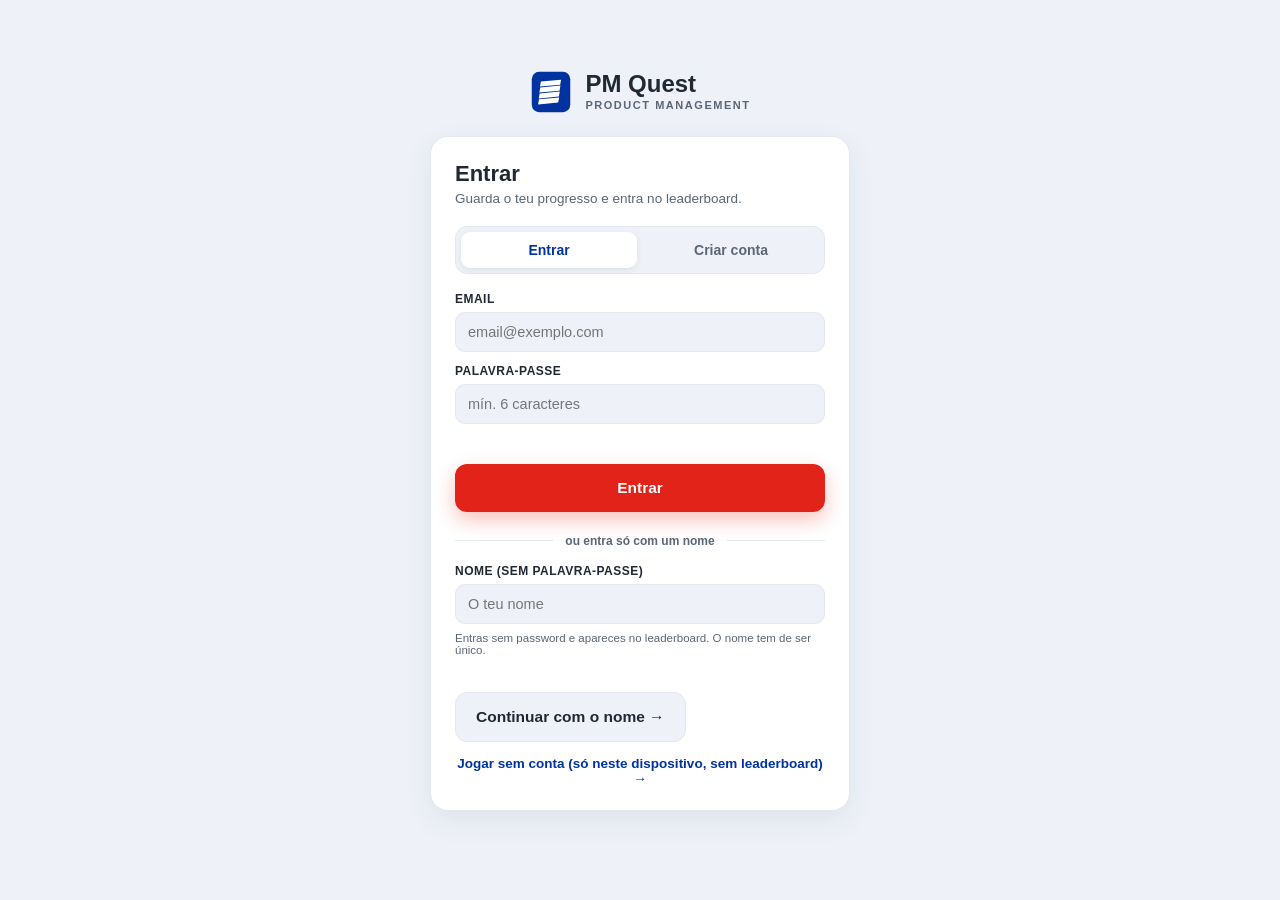
==== index.html @ c6f3c0c7 "Add PT/EN language toggle and translate the static interface" ====
<!DOCTYPE html>
<html lang="pt">
<head>
<meta charset="UTF-8">
<meta name="viewport" content="width=device-width, initial-scale=1.0">
<title>PM Quest — Jogo de Product Management</title>
<!-- Open Graph: controls how the link looks when shared on LinkedIn -->
<meta property="og:type" content="website">
<meta property="og:title" content="PM Quest — Jogo de Product Management">
<meta property="og:description" content="Treina Product Management com mais de 1000 perguntas, sobe de nível, ganha badges e entra no leaderboard.">
<link rel="stylesheet" href="game.css">
<script src="i18n.js"></script>
</head>
<body>
<script>
/* Auth gate: if there's no Supabase session and no guest flag, go to the
   login page first. Runs before render to avoid a flash of the game. */
(function () {
  try {
    var hasSession = false;
    for (var i = 0; i < localStorage.length; i++) {
      if (/^sb-.+-auth-token$/.test(localStorage.key(i))) { hasSession = true; break; }
    }
    var guest = localStorage.getItem("pmquest_guest") === "1";
    if (!hasSession && !guest) { location.replace("login.html"); }
  } catch (e) {}
})();
</script>
<canvas id="confetti"></canvas>

<div class="app">

  <div class="appbar">
    <svg viewBox="0 0 48 48" aria-hidden="true"><rect x="3" y="2" width="42" height="44" rx="8" fill="#0033a0"/><g fill="#fff"><path d="M13 12.5 L35 10.5 L34 16 L12 18 Z"/><path d="M12.3 19 L34.3 17 L33.3 22.5 L11.3 24.5 Z"/><path d="M11.6 25.5 L33.6 23.5 L32.6 29 L10.6 31 Z"/><path d="M10.9 32 L32.9 30 L31.9 35.5 L9.9 37.5 Z"/></g></svg>
    <div class="t">PM Quest<small data-i18n="appbar_sub">Product Management · Júnior → Sénior</small></div>
    <div class="spacer"></div>
    <button class="streak-chip off" id="streakChip" title="Sequência diária — ver estatísticas">🔥 0</button>
    <button class="icon-btn" id="langBtn" title="Idioma / Language">PT</button>
    <button class="icon-btn" id="settingsBtn" title="Definições" aria-label="Definições">⚙️</button>
  </div>

  <!-- ============ HOME ============ -->
  <div id="screen-home">
    <div class="card">
      <div class="rank">
        <div class="medal" id="medal">🌱</div>
        <div class="info">
          <div class="lbl" data-i18n="home_currentLevel">Nível actual</div>
          <h2 id="rankName">Estagiário</h2>
          <div class="xp" id="xpLine">0 XP</div>
        </div>
      </div>
      <div class="bar"><i id="bar"></i></div>
      <div class="bar-cap"><span id="barFrom">Estagiário</span><span id="barTo">Júnior</span></div>
      <div class="levels-track" id="levelsTrack"></div>
      <div class="stats">
        <div class="stat"><div class="n" id="stAnswered">0</div><div class="d" data-i18n="st_answered">Respondidas</div></div>
        <div class="stat"><div class="n" id="stAcc">0%</div><div class="d" data-i18n="st_accuracy">Precisão</div></div>
        <div class="stat"><div class="n" id="stRounds">0</div><div class="d" data-i18n="st_rounds">Rondas</div></div>
        <div class="stat"><div class="n" id="stRemaining">0</div><div class="d" data-i18n="st_remaining">Por responder</div></div>
      </div>
      <div class="weak hidden" id="weakWrap">
        <h3 data-i18n="home_byTopic">Desempenho por tema</h3>
        <div class="chips" id="weakChips"></div>
      </div>

      <div class="actions">
        <button class="btn btn-primary" id="startBtn">▶ Iniciar Exercício</button>
        <div class="mode-row">
          <button class="btn btn-ghost" id="weakBtn" data-i18n-html="btn_weak"><span class="em">🎯</span> Áreas Fracas</button>
          <button class="btn btn-ghost" id="filterBtn" data-i18n-html="btn_filter"><span class="em">🎛️</span> Filtrar</button>
          <button class="btn btn-ghost" id="reviewBtn"><span class="em">🔁</span> Rever Erros<span> (0)</span></button>
        </div>
        <button class="textlink" id="leadBtn" data-i18n="lead_link">🏆 Leaderboard →</button>
        <button class="textlink" id="statsBtn" data-i18n="stats_link">📊 Estatísticas &amp; conquistas →</button>
      </div>
      <div class="foot">Banco com <b id="bankTotal">0</b> questões · 10 por ronda · sem repetições</div>
    </div>
  </div>

  <!-- ============ QUIZ ============ -->
  <div id="screen-quiz" class="hidden">
    <div class="card">
      <div class="timerwrap" id="timerWrap">
        <div class="tlabel"><span data-i18n="q_time">⏱️ Tempo</span><span id="timerNum">30s</span></div>
        <div class="timerbar" id="timerBar"><i></i></div>
      </div>
      <div class="qtop">
        <span class="qc" id="qCount">Questão 1 / 10</span>
        <div class="dots" id="dots"></div>
      </div>
      <div class="qtag">
        <span class="topic" id="qTopic">Tema</span>
        <span id="qDif" class="dif-junior">Fácil</span>
      </div>
      <div class="qtext" id="qText">…</div>
      <div class="opts" id="opts"></div>
      <div class="reveal hidden" id="reveal"></div>
      <div class="qnav">
        <button class="btn btn-ghost" id="quitBtn" style="min-width:auto;margin-right:auto;" data-i18n="q_quit">✕ Sair</button>
        <button class="btn btn-primary" id="nextBtn" disabled>Próxima →</button>
      </div>
    </div>
  </div>

  <!-- ============ RESULTS ============ -->
  <div id="screen-res" class="hidden">
    <div class="card">
      <div class="res-hero">
        <div class="score" id="resScore">0<small>/10</small></div>
        <div class="msg" id="resMsg">…</div>
        <div class="res-badges" id="resBadges"></div>
        <div class="levelup hidden" id="levelup"></div>
      </div>
      <div class="ach-unlocked hidden" id="achUnlocked"></div>
      <div class="review">
        <h3 id="reviewTitle">Revisão</h3>
        <div id="reviewList"></div>
      </div>
      <div class="btn-row">
        <button class="btn btn-ghost" id="homeBtn" data-i18n="res_home">🏠 Início</button>
        <button class="btn btn-primary" id="againBtn">Novo Exercício →</button>
      </div>
    </div>
  </div>

  <!-- ============ STATS ============ -->
  <div id="screen-stats" class="hidden">
    <div class="card">
      <div class="screen-head">
        <button class="icon-btn" id="statsBack" aria-label="Voltar">←</button>
        <h2 data-i18n="stats_title">Estatísticas &amp; Conquistas</h2>
      </div>
      <div class="kpis">
        <div class="kpi"><div class="n" id="kpiXp">0</div><div class="d" data-i18n="kpi_xp">XP total</div></div>
        <div class="kpi"><div class="n" id="kpiAcc">0%</div><div class="d" data-i18n="kpi_acc">Precisão</div></div>
        <div class="kpi"><div class="n" id="kpiRounds">0</div><div class="d" data-i18n="kpi_rounds">Rondas</div></div>
        <div class="kpi"><div class="n" id="kpiStreak">0</div><div class="d" data-i18n="kpi_streak">Sequência</div></div>
        <div class="kpi"><div class="n" id="kpiBest">0</div><div class="d" data-i18n="kpi_best">Melhor sequência</div></div>
        <div class="kpi"><div class="n" id="kpiAvg">0</div><div class="d" data-i18n="kpi_avg">XP média/ronda</div></div>
      </div>
      <div class="spark">
        <h3 data-i18n="stats_trend">Tendência de precisão (últimas rondas)</h3>
        <svg id="sparkSvg" viewBox="0 0 600 70" preserveAspectRatio="none"></svg>
      </div>
      <div class="tbars">
        <h3 data-i18n="stats_best">Melhores temas</h3><div id="bestBars"></div>
      </div>
      <div class="tbars">
        <h3 data-i18n="stats_weak">Temas a melhorar</h3><div id="weakBars"></div>
      </div>
      <div class="ach-grid-wrap">
        <h3 data-i18n="stats_ach">Conquistas</h3><div class="ach-grid" id="achGrid"></div>
      </div>
    </div>
  </div>

  <!-- ============ LEADERBOARD ============ -->
  <div id="screen-lead" class="hidden">
    <div class="card">
      <div class="screen-head">
        <button class="icon-btn" id="leadBack" aria-label="Voltar">←</button>
        <h2 data-i18n="lead_title">🏆 Leaderboard</h2>
      </div>
      <div class="sub" style="font-size:13px;color:var(--muted);margin-bottom:14px;" data-i18n="lead_sub">Melhores jogadores por XP.</div>
      <div id="leadList"><div class="foot">A carregar…</div></div>
    </div>
  </div>

</div>

<!-- ===== FILTER MODAL ===== -->
<div class="overlay hidden" id="overlayFilter">
  <div class="modal" role="dialog" aria-label="Filtrar exercício">
    <h3 data-i18n="f_title">🎛️ Filtrar exercício</h3>
    <div class="sub" data-i18n="f_sub">Prepara-te para uma vaga específica escolhendo o tema e a dificuldade.</div>
    <div class="field">
      <label for="fTopic" data-i18n="f_topic">Tema</label>
      <select id="fTopic"><option value="__all__" data-i18n="f_allTopics">Todos os temas</option></select>
    </div>
    <div class="field">
      <label data-i18n="f_difficulty">Dificuldade</label>
      <div class="seg" id="fDiffSeg">
        <button class="on" data-d="all" data-i18n="f_all">Todas</button>
        <button data-d="junior" data-i18n="f_easy">Fácil</button>
        <button data-d="mid" data-i18n="f_medium">Médio</button>
        <button data-d="senior" data-i18n="f_hard">Difícil</button>
      </div>
    </div>
    <div class="modal-btns">
      <button class="btn btn-ghost" id="fCancel" data-i18n="f_cancel">Cancelar</button>
      <button class="btn btn-primary" id="fStart" data-i18n="f_start">Começar →</button>
    </div>
  </div>
</div>

<!-- ===== SETTINGS MODAL ===== -->
<div class="overlay hidden" id="overlaySettings">
  <div class="modal" role="dialog" aria-label="Definições">
    <h3 data-i18n="set_title">⚙️ Definições</h3>
    <div class="sub" data-i18n="set_sub">Personaliza a tua experiência de jogo.</div>

    <div class="setrow">
      <div class="lb"><span data-i18n="set_study">Modo de estudo</span><small data-i18n="set_study_s">Mostra a resposta e explicação logo após cada questão (em vez de só no fim)</small></div>
      <label class="switch"><input type="checkbox" id="setModeStudy"><span class="sl"></span></label>
    </div>
    <div class="setrow">
      <div class="lb"><span data-i18n="set_timer">Temporizador</span><small data-i18n="set_timer_s">Conta-decrescente de 30s por questão, com bónus de rapidez</small></div>
      <label class="switch"><input type="checkbox" id="setTimer" checked><span class="sl"></span></label>
    </div>
    <div class="setrow">
      <div class="lb"><span data-i18n="set_sound">Som</span><small data-i18n="set_sound_s">Efeitos sonoros de acerto, erro e subida de nível</small></div>
      <label class="switch"><input type="checkbox" id="setSound" checked><span class="sl"></span></label>
    </div>
    <div class="setrow">
      <div class="lb"><span data-i18n="set_dark">Tema escuro</span><small data-i18n="set_dark_s">Alterna entre claro e escuro</small></div>
      <label class="switch"><input type="checkbox" id="setTheme"><span class="sl"></span></label>
    </div>
    <div class="setrow">
      <div class="lb"><span data-i18n="set_progress">Progresso</span><small data-i18n="set_progress_s">Guarda o teu progresso num ficheiro</small></div>
      <div style="display:flex;gap:8px;flex-shrink:0;">
        <button class="btn btn-ghost" id="setExport" style="min-height:40px;padding:8px 12px;font-size:13px;" data-i18n="set_export">⬇ Exportar</button>
      </div>
    </div>
    <div class="setrow">
      <div class="lb"><span data-i18n="set_session">Sessão</span><small data-i18n="set_session_s">Termina a sessão sem apagar o progresso guardado neste dispositivo.</small></div>
      <button class="btn btn-ghost" id="setLogout" style="min-height:40px;padding:8px 14px;font-size:13px;width:auto;flex-shrink:0;" data-i18n="set_logout">↪ Terminar sessão</button>
    </div>
    <div class="setrow">
      <button class="link-danger" id="setReset" data-i18n="set_reset">↺ Recomeçar do zero</button>
    </div>

    <div class="modal-btns" style="margin-top:16px;">
      <button class="btn btn-primary" id="setClose" data-i18n="set_close">Fechar</button>
    </div>
  </div>
</div>

<!-- toast -->
<div class="toast" id="toast"></div>

<script src="questions.js"></script>
<script src="game.js"></script>
<!-- Optional cloud sync. If offline or unconfigured, the app runs exactly as before. -->
<!-- Supabase library is self-hosted (vendor/) so it works on networks that block CDNs. -->
<script src="vendor/supabase.js"></script>
<script src="supabase-config.js"></script>
<script src="supabase-sync.js"></script>
</body>
</html>
---- game.css ----
:root{
  --navy:#0a1a33; --navy-2:#11284d; --accent:#0033a0; --accent-lt:#2f6bd6;
  --red:#e2231a; --gold:#f2b705; --green:#1a9e5f; --green-2:#0f7a45;
  --ink:#1f2933; --muted:#5a6675; --line:#e2e7ef; --bg:#eef2f8; --paper:#fff;
  --card-sh:0 10px 30px rgba(10,26,51,.07);
}
body.dark{
  --ink:#e7eef8; --muted:#93a4c0; --line:#22344f; --bg:#0a1424; --paper:#13223c;
  --card-sh:0 10px 30px rgba(0,0,0,.35); --accent-lt:#5b8def;
}
*{box-sizing:border-box;margin:0;padding:0;}
html{-webkit-text-size-adjust:100%;}
body{font-family:'Segoe UI',Calibri,Arial,sans-serif;background:var(--bg);color:var(--ink);min-height:100vh;transition:background .25s,color .25s;}
button{font-family:inherit;}
:focus-visible{outline:3px solid var(--accent-lt);outline-offset:2px;border-radius:6px;}
.app{max-width:860px;margin:0 auto;padding:20px 16px 60px;}
.hidden{display:none !important;}

/* ---- top bar ---- */
.appbar{display:flex;align-items:center;gap:10px;margin-bottom:20px;}
.appbar svg{width:34px;height:34px;flex-shrink:0;}
.appbar .t{font-weight:800;font-size:18px;color:var(--ink);line-height:1;}
.appbar .t small{display:block;font-size:10.5px;letter-spacing:.14em;text-transform:uppercase;color:var(--muted);font-weight:700;margin-top:3px;}
.appbar .spacer{margin-left:auto;}
.streak-chip{display:inline-flex;align-items:center;gap:5px;background:#fff2d6;color:#a9700a;font-weight:800;font-size:13px;padding:7px 12px;border-radius:999px;}
body.dark .streak-chip{background:#3a2e12;color:var(--gold);}
.streak-chip.off{background:var(--line);color:var(--muted);}
.icon-btn{width:40px;height:40px;border-radius:10px;border:1px solid var(--line);background:var(--paper);color:var(--ink);font-size:18px;cursor:pointer;display:grid;place-items:center;}
.icon-btn:hover{border-color:var(--accent-lt);}

/* ---- cards ---- */
.card{background:var(--paper);border:1px solid var(--line);border-radius:18px;box-shadow:var(--card-sh);padding:24px;}
.card + .card{margin-top:16px;}

/* ---- rank / dashboard ---- */
.rank{display:flex;align-items:center;gap:16px;}
.rank .medal{width:74px;height:74px;border-radius:20px;display:grid;place-items:center;font-size:36px;background:linear-gradient(135deg,var(--navy),var(--accent));box-shadow:0 8px 20px rgba(0,51,160,.3);flex-shrink:0;}
.rank .info{flex:1;}
.rank .info .lbl{font-size:11px;letter-spacing:.14em;text-transform:uppercase;color:var(--muted);font-weight:700;}
.rank .info h2{font-size:25px;color:var(--ink);line-height:1.1;}
.rank .info .xp{font-size:13px;color:var(--muted);margin-top:2px;}

.bar{height:12px;background:var(--line);border-radius:999px;margin:16px 0 6px;overflow:hidden;}
.bar > i{display:block;height:100%;width:0;background:linear-gradient(90deg,var(--accent),var(--gold));border-radius:999px;transition:width .7s cubic-bezier(.2,.8,.2,1);}
.bar-cap{display:flex;justify-content:space-between;font-size:12px;color:var(--muted);font-weight:600;}

.levels-track{display:flex;justify-content:space-between;margin-top:22px;gap:4px;}
.lv{flex:1;text-align:center;font-size:10.5px;color:var(--muted);font-weight:700;}
.lv .ball{width:32px;height:32px;border-radius:50%;margin:0 auto 6px;display:grid;place-items:center;font-size:15px;background:var(--line);border:2px solid transparent;}
.lv.done .ball{background:#d8f0e2;}
body.dark .lv.done .ball{background:#123a26;}
.lv.cur .ball{background:var(--gold);border-color:#c99400;color:#3a2a00;box-shadow:0 0 0 4px rgba(242,183,5,.25);}
.lv.cur{color:var(--ink);}

.stats{display:grid;grid-template-columns:repeat(4,1fr);gap:10px;margin-top:20px;}
.stat{background:var(--bg);border:1px solid var(--line);border-radius:12px;padding:13px;text-align:center;}
.stat .n{font-size:21px;font-weight:800;color:var(--accent);}
body.dark .stat .n{color:var(--accent-lt);}
.stat .d{font-size:10.5px;color:var(--muted);font-weight:600;margin-top:2px;text-transform:uppercase;letter-spacing:.03em;}
@media(max-width:560px){.stats{grid-template-columns:repeat(2,1fr);}}

.weak{margin-top:20px;}
.weak h3{font-size:12.5px;text-transform:uppercase;letter-spacing:.08em;color:var(--muted);margin-bottom:10px;}
.chips{display:flex;flex-wrap:wrap;gap:8px;}
.chip{font-size:12.5px;font-weight:700;padding:6px 11px;border-radius:999px;background:#fdecea;color:var(--red);}
.chip.good{background:#e2f5ea;color:var(--green-2);}
body.dark .chip{background:#3a1f1d;} body.dark .chip.good{background:#12331f;color:#5fd39a;}

/* ---- buttons ---- */
.btn{display:inline-flex;align-items:center;justify-content:center;gap:8px;border:0;border-radius:12px;padding:15px 20px;font-size:15.5px;font-weight:800;cursor:pointer;transition:transform .1s,box-shadow .1s,background .15s;min-height:48px;}
.btn:active{transform:translateY(1px);}
.btn-primary{background:var(--red);color:#fff;width:100%;box-shadow:0 8px 20px rgba(226,35,26,.28);}
.btn-primary:hover{background:#c41d14;}
.btn-primary:disabled{opacity:.45;cursor:not-allowed;box-shadow:none;}
.btn-ghost{background:var(--bg);color:var(--ink);border:1px solid var(--line);}
.btn-ghost:hover{border-color:var(--accent-lt);}
.actions{margin-top:22px;}
.mode-row{display:grid;grid-template-columns:1fr 1fr 1fr;gap:10px;margin-top:12px;}
.mode-row .btn{font-size:13.5px;padding:13px 8px;flex-direction:column;gap:4px;text-align:center;line-height:1.2;}
.mode-row .btn .em{font-size:20px;}
@media(max-width:560px){.mode-row{grid-template-columns:1fr;}.mode-row .btn{flex-direction:row;}}
.textlink{background:none;border:0;color:var(--accent);font-weight:700;font-size:14px;cursor:pointer;margin-top:14px;display:inline-flex;align-items:center;gap:6px;}
body.dark .textlink{color:var(--accent-lt);}
.foot{text-align:center;font-size:12px;color:var(--muted);margin-top:18px;}

/* ---- quiz ---- */
.timerwrap{margin-bottom:14px;}
.timerwrap .tlabel{display:flex;justify-content:space-between;font-size:12px;color:var(--muted);font-weight:700;margin-bottom:5px;}
.timerbar{height:8px;background:var(--line);border-radius:999px;overflow:hidden;}
.timerbar > i{display:block;height:100%;width:100%;background:linear-gradient(90deg,var(--green),#8fd14f);}
.timerbar.warn > i{background:linear-gradient(90deg,var(--gold),#ffcf3f);}
.timerbar.danger > i{background:linear-gradient(90deg,var(--red),#ff6a5f);}
.qtop{display:flex;align-items:center;gap:12px;margin-bottom:6px;}
.qtop .qc{font-weight:800;color:var(--ink);font-size:14.5px;white-space:nowrap;}
.dots{display:flex;gap:5px;flex:1;}
.dots i{flex:1;height:6px;border-radius:99px;background:var(--line);}
.dots i.done{background:var(--accent);} .dots i.now{background:var(--gold);}
.dots i.ok{background:var(--green);} .dots i.bad{background:var(--red);}
.qtag{display:flex;gap:8px;flex-wrap:wrap;margin:14px 0 4px;}
.qtag span{font-size:11px;font-weight:800;letter-spacing:.04em;text-transform:uppercase;padding:4px 10px;border-radius:999px;}
.qtag .topic{background:#eaf0fb;color:var(--accent);}
body.dark .qtag .topic{background:#16294a;color:var(--accent-lt);}
.qtag .dif-junior{background:#e2f5ea;color:var(--green-2);}
.qtag .dif-mid{background:#fff2d6;color:#a9700a;}
.qtag .dif-senior{background:#fdecea;color:var(--red);}
body.dark .qtag .dif-junior{background:#12331f;color:#5fd39a;} body.dark .qtag .dif-mid{background:#3a2e12;color:var(--gold);} body.dark .qtag .dif-senior{background:#3a1f1d;color:#ff8078;}
.qtext{font-size:20px;font-weight:700;line-height:1.35;color:var(--ink);margin:10px 0 20px;}
.opts{display:flex;flex-direction:column;gap:11px;}
.opt{display:flex;align-items:center;gap:13px;text-align:left;background:var(--bg);border:2px solid var(--line);border-radius:13px;padding:15px 16px;font-size:15.5px;cursor:pointer;color:var(--ink);transition:.12s;width:100%;}
.opt:hover:not(:disabled){border-color:var(--accent-lt);background:var(--paper);}
.opt:disabled{cursor:default;}
.opt .k{width:29px;height:29px;border-radius:8px;background:var(--line);display:grid;place-items:center;font-weight:800;color:var(--muted);flex-shrink:0;font-size:14px;}
.opt .tx{flex:1;}
.opt.sel{border-color:var(--accent);background:#eef4ff;}
body.dark .opt.sel{background:#16294a;}
.opt.sel .k{background:var(--accent);color:#fff;}
.opt.correct{border-color:var(--green);background:#e7f7ee;}
body.dark .opt.correct{background:#123a26;}
.opt.correct .k{background:var(--green);color:#fff;}
.opt.wrong{border-color:var(--red);background:#fdeceb;}
body.dark .opt.wrong{background:#3a1f1d;}
.opt.wrong .k{background:var(--red);color:#fff;}
.opt .mark{margin-left:auto;font-weight:900;font-size:18px;}
.reveal{margin-top:16px;border-radius:12px;padding:14px 16px;font-size:14px;line-height:1.5;background:var(--bg);border:1px solid var(--line);animation:fade .25s;}
.reveal .rl{font-weight:800;margin-bottom:5px;}
.reveal.ok .rl{color:var(--green-2);} .reveal.bad .rl{color:var(--red);}
.reveal b{color:var(--ink);}
.srclink{display:inline-flex;align-items:center;gap:6px;margin-top:9px;font-size:13px;color:var(--accent);font-weight:700;text-decoration:none;}
body.dark .srclink{color:var(--accent-lt);}
.qnav{display:flex;justify-content:flex-end;margin-top:20px;}
.qnav .btn{min-width:170px;width:auto;}
@keyframes fade{from{opacity:0;transform:translateY(4px)}to{opacity:1;transform:none}}

/* ---- results ---- */
.res-hero{text-align:center;padding:6px 0 2px;}
.res-hero .score{font-size:54px;font-weight:800;color:var(--accent);line-height:1;}
body.dark .res-hero .score{color:var(--accent-lt);}
.res-hero .score small{font-size:24px;color:var(--muted);}
.res-hero .msg{font-size:17px;color:var(--ink);font-weight:700;margin-top:8px;}
.res-badges{display:flex;justify-content:center;gap:8px;flex-wrap:wrap;margin-top:12px;}
.res-badges .xp{background:#fff6e0;color:#a9700a;font-weight:800;padding:7px 15px;border-radius:999px;font-size:14px;}
body.dark .res-badges .xp{background:#3a2e12;color:var(--gold);}
.res-badges .sub{background:var(--bg);border:1px solid var(--line);color:var(--muted);font-weight:700;padding:7px 13px;border-radius:999px;font-size:13px;}
.levelup{margin-top:14px;background:linear-gradient(135deg,var(--gold),#ffcf3f);color:#5a3d00;border-radius:14px;padding:15px;text-align:center;font-weight:800;font-size:16px;animation:pop .5s;}
@keyframes pop{0%{transform:scale(.8);opacity:0}100%{transform:scale(1);opacity:1}}
.ach-unlocked{margin-top:14px;display:flex;flex-direction:column;gap:8px;}
.ach-unlocked .au{display:flex;align-items:center;gap:12px;background:var(--bg);border:1px solid var(--gold);border-radius:12px;padding:11px 14px;animation:pop .4s;}
.ach-unlocked .au .e{font-size:24px;}
.ach-unlocked .au .nm{font-weight:800;color:var(--ink);font-size:14.5px;}
.ach-unlocked .au .ds{font-size:12.5px;color:var(--muted);}

.review{margin-top:24px;}
.review h3{font-size:14px;text-transform:uppercase;letter-spacing:.08em;color:var(--muted);margin-bottom:12px;}
.rev-item{border:1px solid var(--line);border-left:5px solid var(--red);border-radius:12px;padding:15px 16px;margin-bottom:12px;background:var(--paper);}
.rev-item .rq{font-weight:700;color:var(--ink);font-size:15px;margin-bottom:9px;}
.rev-line{font-size:13.5px;margin:4px 0;display:flex;gap:8px;}
.rev-line.wrong{color:var(--red);} .rev-line.right{color:var(--green-2);}
.rev-exp{margin-top:9px;background:var(--bg);border-radius:9px;padding:10px 12px;font-size:13px;color:var(--ink);line-height:1.5;}
.allgood{text-align:center;background:#e2f5ea;color:var(--green-2);border-radius:12px;padding:18px;font-weight:700;font-size:16px;}
body.dark .allgood{background:#123a26;color:#5fd39a;}
.btn-row{display:flex;gap:12px;margin-top:22px;}
.btn-row .btn{flex:1;width:auto;}

/* ---- stats screen ---- */
.screen-head{display:flex;align-items:center;gap:12px;margin-bottom:18px;}
.screen-head h2{font-size:22px;color:var(--ink);}
.kpis{display:grid;grid-template-columns:repeat(3,1fr);gap:10px;}
.kpi{background:var(--bg);border:1px solid var(--line);border-radius:12px;padding:14px;text-align:center;}
.kpi .n{font-size:22px;font-weight:800;color:var(--accent);}
body.dark .kpi .n{color:var(--accent-lt);}
.kpi .d{font-size:11px;color:var(--muted);font-weight:600;margin-top:3px;}
@media(max-width:560px){.kpis{grid-template-columns:repeat(2,1fr);}}
.spark{margin-top:18px;}
.spark h3,.tbars h3,.ach-grid-wrap h3{font-size:12.5px;text-transform:uppercase;letter-spacing:.08em;color:var(--muted);margin-bottom:10px;}
.spark svg{width:100%;height:70px;display:block;}
.tbars{margin-top:20px;}
.tbar{display:flex;align-items:center;gap:10px;margin-bottom:8px;font-size:13px;}
.tbar .nm{width:38%;color:var(--ink);white-space:nowrap;overflow:hidden;text-overflow:ellipsis;}
.tbar .tk{flex:1;height:10px;background:var(--line);border-radius:99px;overflow:hidden;}
.tbar .tk > i{display:block;height:100%;border-radius:99px;background:linear-gradient(90deg,var(--accent),var(--gold));}
.tbar.low .tk > i{background:linear-gradient(90deg,var(--red),#ff8078);}
.tbar .pc{width:44px;text-align:right;font-weight:700;color:var(--muted);}
.ach-grid-wrap{margin-top:22px;}
.ach-grid{display:grid;grid-template-columns:repeat(3,1fr);gap:10px;}
@media(max-width:560px){.ach-grid{grid-template-columns:repeat(2,1fr);}}
.ach{background:var(--bg);border:1px solid var(--line);border-radius:12px;padding:12px;text-align:center;opacity:.4;filter:grayscale(1);}
.ach.on{opacity:1;filter:none;border-color:var(--gold);}
.ach .e{font-size:26px;} .ach .nm{font-weight:800;font-size:12.5px;color:var(--ink);margin-top:4px;line-height:1.15;} .ach .ds{font-size:11px;color:var(--muted);margin-top:2px;line-height:1.2;}

/* ---- modal ---- */
.overlay{position:fixed;inset:0;background:rgba(6,14,28,.55);display:flex;align-items:center;justify-content:center;padding:16px;z-index:200;animation:fade .2s;}
.modal{background:var(--paper);border-radius:18px;max-width:460px;width:100%;padding:24px;box-shadow:0 20px 60px rgba(0,0,0,.35);max-height:90vh;overflow:auto;}
.modal h3{font-size:19px;color:var(--ink);margin-bottom:4px;}
.modal .sub{font-size:13px;color:var(--muted);margin-bottom:18px;}
.field{margin-bottom:16px;}
.field label{display:block;font-size:12.5px;font-weight:700;color:var(--ink);margin-bottom:7px;text-transform:uppercase;letter-spacing:.04em;}
.field select{width:100%;padding:12px;font-size:15px;border:1.5px solid var(--line);border-radius:10px;background:var(--bg);color:var(--ink);font-family:inherit;}
.seg{display:flex;gap:6px;flex-wrap:wrap;}
.seg button{flex:1;min-width:70px;padding:10px;border:1.5px solid var(--line);background:var(--bg);color:var(--muted);font-weight:700;border-radius:10px;cursor:pointer;font-size:13.5px;}
.seg button.on{background:var(--accent);border-color:var(--accent);color:#fff;}
.setrow{display:flex;align-items:center;justify-content:space-between;gap:12px;padding:12px 0;border-top:1px solid var(--line);}
.setrow:first-of-type{border-top:0;}
.setrow .lb{font-weight:700;color:var(--ink);font-size:14.5px;}
.setrow .lb small{display:block;font-weight:500;color:var(--muted);font-size:12px;margin-top:2px;}
/* toggle switch */
.switch{position:relative;width:50px;height:28px;flex-shrink:0;}
.switch input{opacity:0;width:0;height:0;}
.switch .sl{position:absolute;inset:0;background:var(--line);border-radius:999px;cursor:pointer;transition:.2s;}
.switch .sl:before{content:"";position:absolute;width:22px;height:22px;left:3px;top:3px;background:#fff;border-radius:50%;transition:.2s;box-shadow:0 1px 3px rgba(0,0,0,.3);}
.switch input:checked + .sl{background:var(--green);}
.switch input:checked + .sl:before{transform:translateX(22px);}
.modal-btns{display:flex;gap:10px;margin-top:8px;}
.modal-btns .btn{flex:1;width:auto;}
.link-danger{background:none;border:0;color:var(--red);font-weight:700;cursor:pointer;font-size:13.5px;}

/* toast */
.toast{position:fixed;left:50%;bottom:24px;transform:translateX(-50%) translateY(120px);background:var(--navy);color:#fff;border-radius:14px;padding:12px 18px;display:flex;align-items:center;gap:12px;box-shadow:0 12px 30px rgba(0,0,0,.4);z-index:300;transition:transform .4s cubic-bezier(.2,.9,.3,1.2);max-width:90vw;}
.toast.show{transform:translateX(-50%) translateY(0);}
.toast .e{font-size:24px;}
.toast .nm{font-weight:800;font-size:14px;} .toast .ds{font-size:12px;opacity:.8;}

/* confetti */
#confetti{position:fixed;inset:0;pointer-events:none;z-index:250;}

/* ---- account / cloud sync (settings modal) ---- */
.acct-input{width:100%;padding:11px 12px;font-size:14.5px;border:1.5px solid var(--line);border-radius:10px;background:var(--bg);color:var(--ink);font-family:inherit;}
.acct-input:focus{border-color:var(--accent-lt);outline:none;}
.acct-msg{font-size:12.5px;color:var(--muted);min-height:16px;line-height:1.3;}
.acct-msg.ok{color:var(--green-2);} .acct-msg.bad{color:var(--red);}
body.dark .acct-msg.ok{color:#5fd39a;}
.acct-user{font-size:13.5px;color:var(--ink);}

/* ---- leaderboard ---- */
.lead-row{display:flex;align-items:center;gap:12px;padding:12px 14px;border:1px solid var(--line);border-radius:12px;margin-bottom:8px;background:var(--paper);}
.lead-row.me{border-color:var(--gold);background:#fff9e8;}
body.dark .lead-row.me{background:#302713;}
.lead-rank{width:30px;text-align:center;font-weight:800;color:var(--muted);font-size:15px;flex-shrink:0;}
.lead-medal{font-size:20px;flex-shrink:0;}
.lead-name{flex:1;font-weight:700;color:var(--ink);white-space:nowrap;overflow:hidden;text-overflow:ellipsis;}
.lead-xp{font-weight:800;color:var(--accent);font-size:14px;flex-shrink:0;}
body.dark .lead-xp{color:var(--accent-lt);}
.lead-reset{border:0;background:var(--gold);color:#3a2a00;border-radius:8px;width:30px;height:30px;font-size:14px;cursor:pointer;flex-shrink:0;}
.lead-del{border:0;background:var(--red);color:#fff;border-radius:8px;width:30px;height:30px;font-size:14px;cursor:pointer;flex-shrink:0;}
.lead-admin-bar{display:flex;gap:8px;margin-bottom:14px;padding:10px;border:1px dashed var(--red);border-radius:10px;background:#fdecea;}
body.dark .lead-admin-bar{background:#3a1f1d;}
.lead-admin-bar .lb{font-size:12px;font-weight:800;color:var(--red);align-self:center;margin-right:auto;}

/* ---- LinkedIn share button ---- */
.btn-share{display:inline-flex;align-items:center;gap:7px;background:#0a66c2;color:#fff;border:0;border-radius:8px;padding:9px 15px;font-size:13px;font-weight:800;cursor:pointer;font-family:inherit;}
.btn-share:hover{background:#004182;}
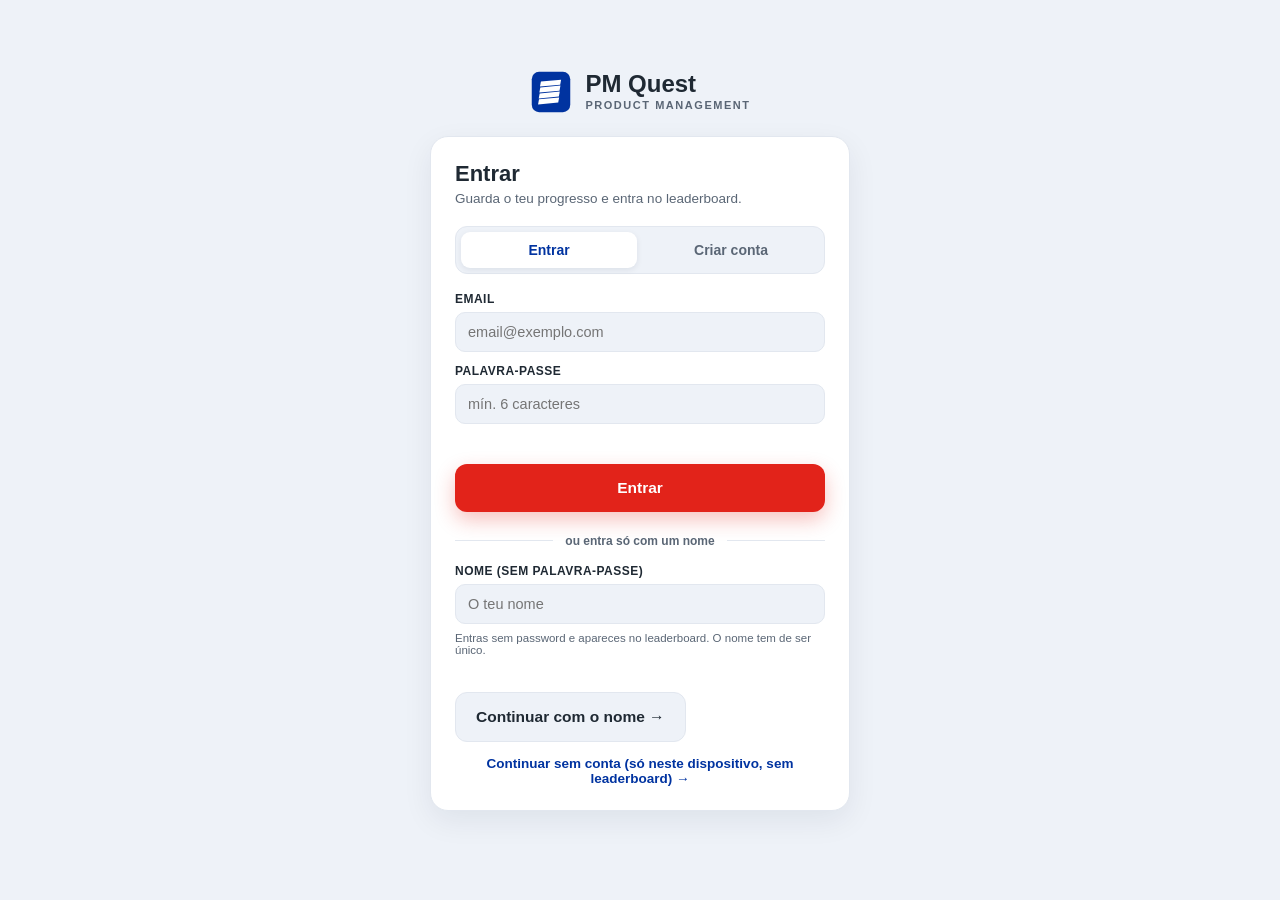
==== commit 17f74a1c: "Reposition as a learning platform (drop game framing) + stronger level-based adaptive difficulty" ====
--- a/index.html
+++ b/index.html
@@ -1,13 +1,17 @@
-<!DOCTYPE html>
+﻿<!DOCTYPE html>
 <html lang="pt">
 <head>
 <meta charset="UTF-8">
 <meta name="viewport" content="width=device-width, initial-scale=1.0">
-<title>PM Quest — Jogo de Product Management</title>
+<title>PM Quest — Plataforma de aprendizagem de Product Management</title>
+<link rel="icon" href="favicon.svg" type="image/svg+xml">
 <!-- Open Graph: controls how the link looks when shared on LinkedIn -->
 <meta property="og:type" content="website">
-<meta property="og:title" content="PM Quest — Jogo de Product Management">
-<meta property="og:description" content="Treina Product Management com mais de 1000 perguntas, sobe de nível, ganha badges e entra no leaderboard.">
+<meta property="og:title" content="PM Quest — Plataforma de aprendizagem de Product Management">
+<meta property="og:description" content="Aprende Product Management com mais de 1000 perguntas, com explicações, níveis, badges e leaderboard. Em PT e EN.">
+<meta property="og:image" content="https://pmquest-ten.vercel.app/docs/cover-post.png">
+<meta property="og:url" content="https://pmquest-ten.vercel.app/">
+<meta name="twitter:card" content="summary_large_image">
 <link rel="stylesheet" href="game.css">
 <script src="i18n.js"></script>
 </head>
@@ -34,6 +38,7 @@
     <svg viewBox="0 0 48 48" aria-hidden="true"><rect x="3" y="2" width="42" height="44" rx="8" fill="#0033a0"/><g fill="#fff"><path d="M13 12.5 L35 10.5 L34 16 L12 18 Z"/><path d="M12.3 19 L34.3 17 L33.3 22.5 L11.3 24.5 Z"/><path d="M11.6 25.5 L33.6 23.5 L32.6 29 L10.6 31 Z"/><path d="M10.9 32 L32.9 30 L31.9 35.5 L9.9 37.5 Z"/></g></svg>
     <div class="t">PM Quest<small data-i18n="appbar_sub">Product Management · Júnior → Sénior</small></div>
     <div class="spacer"></div>
+    <span class="user-chip" id="userChip" style="display:none;" title="Sessão iniciada"></span>
     <button class="streak-chip off" id="streakChip" title="Sequência diária — ver estatísticas">🔥 0</button>
     <button class="icon-btn" id="langBtn" title="Idioma / Language">PT</button>
     <button class="icon-btn" id="settingsBtn" title="Definições" aria-label="Definições">⚙️</button>
@@ -162,7 +167,7 @@
         <button class="icon-btn" id="leadBack" aria-label="Voltar">←</button>
         <h2 data-i18n="lead_title">🏆 Leaderboard</h2>
       </div>
-      <div class="sub" style="font-size:13px;color:var(--muted);margin-bottom:14px;" data-i18n="lead_sub">Melhores jogadores por XP.</div>
+      <div class="sub" style="font-size:13px;color:var(--muted);margin-bottom:14px;" data-i18n="lead_sub">Melhores alunos por XP.</div>
       <div id="leadList"><div class="foot">A carregar…</div></div>
     </div>
   </div>
@@ -198,7 +203,7 @@
 <div class="overlay hidden" id="overlaySettings">
   <div class="modal" role="dialog" aria-label="Definições">
     <h3 data-i18n="set_title">⚙️ Definições</h3>
-    <div class="sub" data-i18n="set_sub">Personaliza a tua experiência de jogo.</div>
+    <div class="sub" data-i18n="set_sub">Personaliza a tua experiência de aprendizagem.</div>
 
     <div class="setrow">
       <div class="lb"><span data-i18n="set_study">Modo de estudo</span><small data-i18n="set_study_s">Mostra a resposta e explicação logo após cada questão (em vez de só no fim)</small></div>
@@ -240,6 +245,7 @@
 <div class="toast" id="toast"></div>
 
 <script src="questions.js"></script>
+<script src="questions.pt.js"></script>
 <script src="game.js"></script>
 <!-- Optional cloud sync. If offline or unconfigured, the app runs exactly as before. -->
 <!-- Supabase library is self-hosted (vendor/) so it works on networks that block CDNs. -->
--- a/game.css
+++ b/game.css
@@ -22,6 +22,8 @@
 .appbar .t{font-weight:800;font-size:18px;color:var(--ink);line-height:1;}
 .appbar .t small{display:block;font-size:10.5px;letter-spacing:.14em;text-transform:uppercase;color:var(--muted);font-weight:700;margin-top:3px;}
 .appbar .spacer{margin-left:auto;}
+.user-chip{display:inline-flex;align-items:center;max-width:130px;overflow:hidden;text-overflow:ellipsis;white-space:nowrap;background:#eaf0fb;color:var(--accent);font-weight:800;font-size:12.5px;padding:7px 11px;border-radius:999px;}
+body.dark .user-chip{background:#16294a;color:var(--accent-lt);}
 .streak-chip{display:inline-flex;align-items:center;gap:5px;background:#fff2d6;color:#a9700a;font-weight:800;font-size:13px;padding:7px 12px;border-radius:999px;}
 body.dark .streak-chip{background:#3a2e12;color:var(--gold);}
 .streak-chip.off{background:var(--line);color:var(--muted);}
